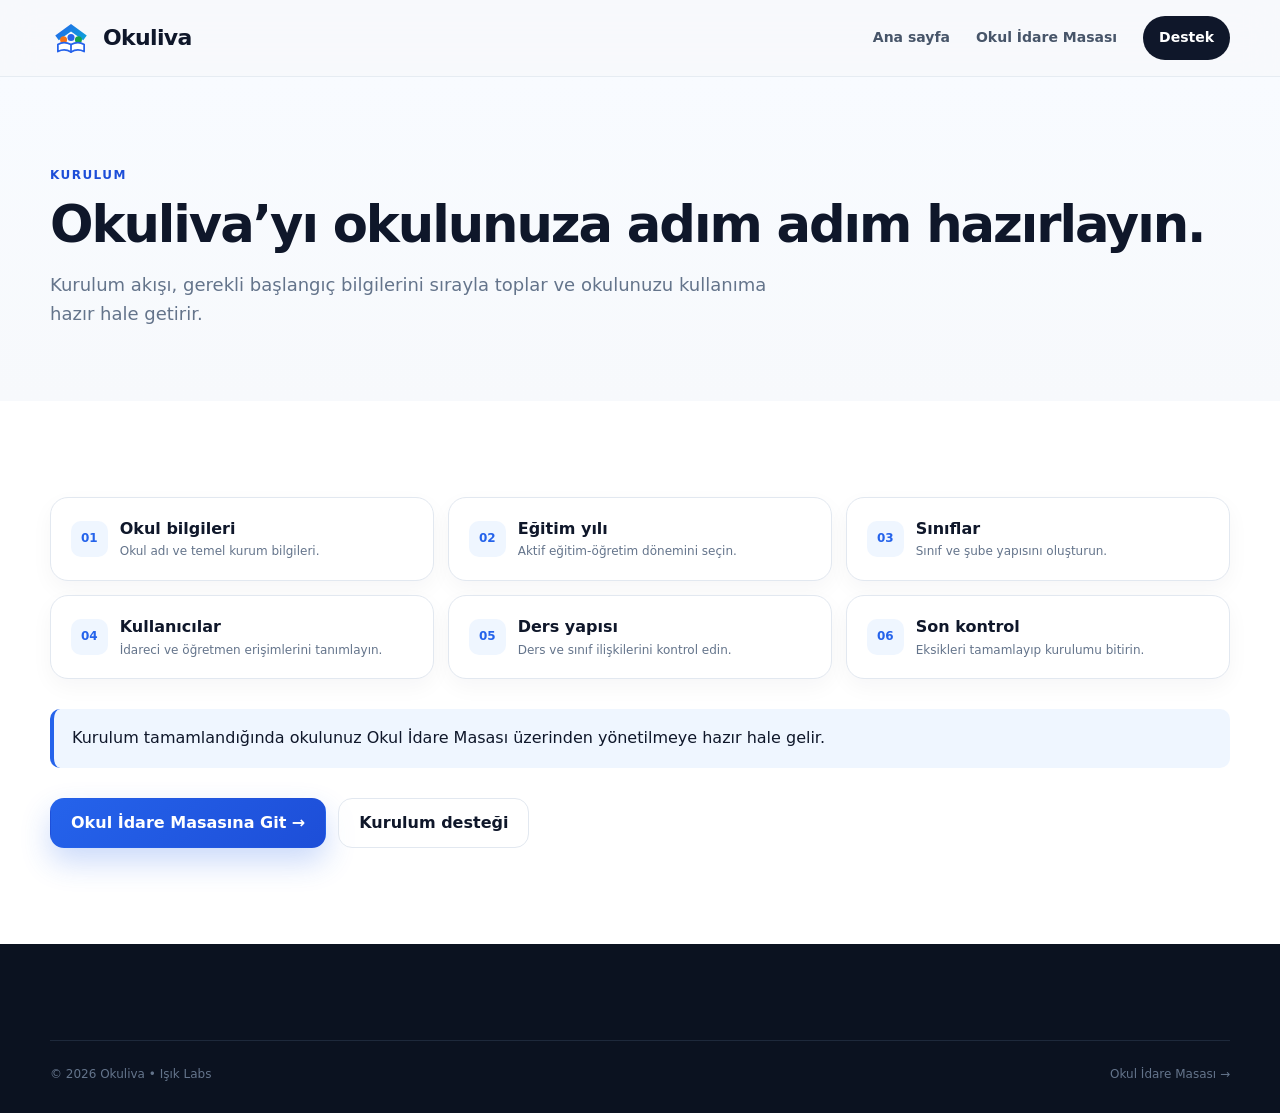
==== kurulum/index.html @ 439308e9 "Add setup page" ====
<!doctype html>
<html lang="tr"><head><meta charset="utf-8"><meta name="viewport" content="width=device-width,initial-scale=1">
<title>Okuliva Kurulum</title><meta name="description" content="Okuliva okul kurulum ekranı: kurum bilgileri, eğitim yılı, sınıflar, kullanıcılar ve başlangıç ayarları.">
<link rel="icon" href="../assets/logo.svg" type="image/svg+xml"><link rel="stylesheet" href="../styles.css"></head>
<body><header class="site-header"><div class="wrap nav-wrap"><a class="brand" href="../"><img src="../assets/logo.svg" class="brand-logo" alt="Okuliva"><span>Okuliva</span></a><nav class="navlinks"><a href="../">Ana sayfa</a><a href="../okul-idare-masasi/">Okul İdare Masası</a><a href="../destek/" class="nav-cta">Destek</a></nav></div></header>
<main><section class="page-hero"><div class="wrap"><span class="section-kicker">KURULUM</span><h1>Okuliva’yı okulunuza adım adım hazırlayın.</h1><p>Kurulum akışı, gerekli başlangıç bilgilerini sırayla toplar ve okulunuzu kullanıma hazır hale getirir.</p></div></section>
<section class="section white"><div class="wrap">
<div class="quick-grid">
<div><span>01</span><b>Okul bilgileri</b><small>Okul adı ve temel kurum bilgileri.</small></div>
<div><span>02</span><b>Eğitim yılı</b><small>Aktif eğitim-öğretim dönemini seçin.</small></div>
<div><span>03</span><b>Sınıflar</b><small>Sınıf ve şube yapısını oluşturun.</small></div>
</div>
<div class="quick-grid" style="margin-top:14px">
<div><span>04</span><b>Kullanıcılar</b><small>İdareci ve öğretmen erişimlerini tanımlayın.</small></div>
<div><span>05</span><b>Ders yapısı</b><small>Ders ve sınıf ilişkilerini kontrol edin.</small></div>
<div><span>06</span><b>Son kontrol</b><small>Eksikleri tamamlayıp kurulumu bitirin.</small></div>
</div>
<div class="notice" style="margin-top:30px">Kurulum tamamlandığında okulunuz Okul İdare Masası üzerinden yönetilmeye hazır hale gelir.</div>
<div class="actions"><a class="btn primary" href="../okul-idare-masasi/">Okul İdare Masasına Git →</a><a class="btn ghost" href="../destek/">Kurulum desteği</a></div>
</div></section></main>
<footer class="site-footer"><div class="wrap footer-bottom"><span>© 2026 Okuliva • Işık Labs</span><a href="../okul-idare-masasi/">Okul İdare Masası →</a></div></footer><script src="../script.js"></script></body></html>
---- styles.css ----
:root{--bg:#f7f9fc;--surface:#fff;--surface2:#eef4ff;--text:#0f172a;--muted:#64748b;--line:#e2e8f0;--blue:#2563eb;--blue2:#1d4ed8;--cyan:#06b6d4;--orange:#f97316;--green:#16a34a;--shadow:0 20px 60px rgba(15,23,42,.10)}*{box-sizing:border-box}html{scroll-behavior:smooth}body{margin:0;font-family:Inter,ui-sans-serif,system-ui,-apple-system,BlinkMacSystemFont,"Segoe UI",sans-serif;background:var(--bg);color:var(--text);line-height:1.65;-webkit-font-smoothing:antialiased}a{text-decoration:none;color:inherit}img{display:block;max-width:100%}.wrap{width:min(1180px,calc(100% - 40px));margin:auto}.site-header{position:sticky;top:0;z-index:50;background:rgba(247,249,252,.88);backdrop-filter:blur(18px);border-bottom:1px solid rgba(226,232,240,.78)}.nav-wrap{height:76px;display:flex;align-items:center;justify-content:space-between;gap:28px}.brand{display:flex;align-items:center;gap:11px;font-size:22px;font-weight:900;letter-spacing:-.03em}.brand-logo{width:42px;height:42px}.navlinks{display:flex;gap:26px;align-items:center}.navlinks a{font-size:14px;font-weight:750;color:#475569}.navlinks a:hover{color:var(--blue)}.nav-cta{padding:10px 16px;border-radius:999px;background:#0f172a;color:#fff!important}.menu-btn{display:none;width:44px;height:44px;border:1px solid var(--line);background:#fff;border-radius:14px;align-items:center;justify-content:center;flex-direction:column;gap:5px}.menu-btn span{width:20px;height:2px;background:#0f172a;border-radius:99px}.hero{position:relative;overflow:hidden;padding:92px 0 78px;background:linear-gradient(180deg,#f8fbff 0,#f7f9fc 100%)}.hero-glow{position:absolute;border-radius:50%;filter:blur(8px);opacity:.55}.glow-a{width:520px;height:520px;right:-180px;top:-210px;background:radial-gradient(circle,#bfdbfe,transparent 70%)}.glow-b{width:420px;height:420px;left:-200px;bottom:-210px;background:radial-gradient(circle,#ccfbf1,transparent 72%)}.hero-grid{position:relative;z-index:2;display:grid;grid-template-columns:1.05fr .95fr;gap:70px;align-items:center}.eyebrow,.section-kicker{display:inline-flex;align-items:center;gap:9px;font-size:12px;font-weight:900;letter-spacing:.12em;color:var(--blue2);text-transform:uppercase}.eyebrow{padding:8px 12px;background:#eef4ff;border:1px solid #dbeafe;border-radius:999px}.dot{width:8px;height:8px;border-radius:50%;background:var(--green);box-shadow:0 0 0 5px rgba(22,163,74,.1)}.hero h1{font-size:clamp(48px,6.2vw,78px);line-height:.99;letter-spacing:-.055em;margin:22px 0 24px}.gradient-text{background:linear-gradient(90deg,#2563eb,#7c3aed,#06b6d4);-webkit-background-clip:text;background-clip:text;color:transparent}.hero-lead{font-size:19px;color:#526075;max-width:690px}.actions{display:flex;gap:12px;flex-wrap:wrap;margin-top:30px}.btn{display:inline-flex;align-items:center;justify-content:center;gap:8px;min-height:50px;padding:0 20px;border-radius:14px;font-weight:850;border:1px solid var(--line);background:#fff;transition:.2s}.btn:hover{transform:translateY(-2px)}.btn.primary{color:#fff;border-color:transparent;background:linear-gradient(135deg,var(--blue),var(--blue2));box-shadow:0 14px 30px rgba(37,99,235,.24)}.btn.ghost{background:rgba(255,255,255,.72)}.hero-trust{display:flex;gap:30px;flex-wrap:wrap;margin-top:38px;padding-top:28px;border-top:1px solid var(--line)}.hero-trust div{display:flex;flex-direction:column}.hero-trust strong{font-size:13px}.hero-trust span{font-size:12px;color:var(--muted)}.hero-visual{position:relative;min-height:590px;display:grid;place-items:center}.phone{position:relative;z-index:3;width:330px;padding:14px;background:#fff;border-radius:38px;box-shadow:0 35px 90px rgba(30,64,175,.2),0 12px 28px rgba(15,23,42,.12);transform:rotate(2deg);border:1px solid #eef2f7}.phone-status{height:26px;display:flex;justify-content:space-between;padding:0 10px;font-size:10px;color:#64748b}.appbar{display:grid;grid-template-columns:auto 1fr auto;gap:10px;align-items:center;padding:12px 6px 16px;border-bottom:1px solid #edf2f7}.appbar b,.appbar small{display:block}.appbar small{font-size:9px;color:#94a3b8}.appmark,.avatar{display:grid;place-items:center;font-weight:900}.appmark{width:38px;height:38px;border-radius:12px;background:linear-gradient(135deg,#2563eb,#60a5fa);color:#fff}.avatar{width:34px;height:34px;border-radius:50%;background:#eef2ff;color:#4338ca}.app-card{margin-top:12px;border:1px solid #e8edf5;border-radius:18px;padding:14px;background:#fff;box-shadow:0 8px 18px rgba(15,23,42,.04)}.app-card.focus{background:linear-gradient(145deg,#eff6ff,#eef2ff);border-color:#dbeafe}.app-card strong,.app-card b,.app-card small{display:block}.app-card small{font-size:9px;color:#7c8aa0}.mini-label{font-size:8px;font-weight:900;letter-spacing:.09em;color:#2563eb}.mini-actions{display:flex;gap:7px;margin-top:10px}.mini-actions span{padding:6px 8px;border-radius:9px;background:#fff;font-size:8px;font-weight:800}.app-grid{display:grid;grid-template-columns:1fr 1fr;gap:10px}.mini-icon{display:grid;place-items:center;width:25px;height:25px;border-radius:9px;background:#f1f5f9;color:#2563eb;font-weight:900;margin-bottom:8px}.card-head{display:flex;justify-content:space-between;align-items:center}.feed-line{display:flex;gap:9px;align-items:flex-start;margin-top:10px}.feed-line i{width:7px;height:7px;border-radius:50%;background:#2563eb;margin-top:6px;box-shadow:0 0 0 4px #dbeafe}.feed-line span b,.feed-line span small{display:block;font-size:9px}.float-badge{position:absolute;z-index:4;padding:11px 14px;border-radius:16px;background:rgba(255,255,255,.9);backdrop-filter:blur(12px);box-shadow:var(--shadow);display:flex;gap:8px;align-items:center;font-size:11px}.float-badge b{display:grid;place-items:center;width:30px;height:30px;border-radius:10px;background:#ecfdf5;color:#059669}.badge-a{left:18px;top:115px}.badge-b{right:12px;bottom:112px}.quick-strip{padding:0 0 28px}.quick-grid{display:grid;grid-template-columns:repeat(3,1fr);gap:14px}.quick-grid>div{display:grid;grid-template-columns:auto 1fr;column-gap:12px;padding:18px 20px;background:#fff;border:1px solid var(--line);border-radius:18px;box-shadow:0 8px 22px rgba(15,23,42,.04)}.quick-grid span{grid-row:1/3;align-self:center;padding:8px 10px;border-radius:10px;background:#eff6ff;color:#2563eb;font-size:12px;font-weight:900}.quick-grid b,.quick-grid small{display:block}.quick-grid small{font-size:12px;color:var(--muted)}.section{padding:96px 0}.white{background:#fff}.section-head{display:grid;grid-template-columns:1fr minmax(320px,.55fr);gap:60px;align-items:end;margin-bottom:42px}.section-head h2,.values h2,.audience-card h2,.contact-card h2,.page-hero h1{font-size:clamp(34px,4vw,54px);line-height:1.06;letter-spacing:-.04em;margin:10px 0 0}.section-head p,.values p,.audience-card p{color:var(--muted);font-size:17px;margin:0}.feature-grid{display:grid;grid-template-columns:repeat(3,1fr);gap:16px}.feature-card{padding:26px;border:1px solid var(--line);border-radius:22px;background:#fff;box-shadow:0 10px 30px rgba(15,23,42,.05)}.feature-card>span{display:grid;place-items:center;width:40px;height:40px;border-radius:12px;background:#eef4ff;color:#2563eb;font-weight:900}.feature-card h3{margin:18px 0 7px}.feature-card p{margin:0;color:var(--muted);font-size:14px}.split-section{background:linear-gradient(180deg,#f7f9fc,#eef3f8)}.split-grid{display:grid;grid-template-columns:1fr 1fr;gap:18px}.audience-card{padding:40px;border-radius:28px;border:1px solid var(--line);background:#fff;box-shadow:0 16px 42px rgba(15,23,42,.06)}.audience-card.teacher{background:linear-gradient(145deg,#fff,#eff6ff)}.audience-card.parent{background:linear-gradient(145deg,#fff,#f0fdf4)}.audience-card p{margin-top:18px}.text-link{display:inline-flex;margin-top:24px;font-weight:850;color:#2563eb}.values{background:#fff}.values-grid{display:grid;grid-template-columns:.9fr 1.1fr;gap:80px;align-items:center}.values p{margin-top:20px}.value-list{display:grid;grid-template-columns:1fr 1fr;gap:14px}.value-list article{padding:22px;border-radius:20px;border:1px solid var(--line);background:#f8fafc}.value-list b,.value-list span{display:block}.value-list span{color:var(--muted);font-size:13px;margin-top:5px}.contact-section{background:#fff;padding-top:42px}.contact-card{display:grid;grid-template-columns:1.2fr .8fr;gap:40px;align-items:center;padding:46px;border-radius:30px;background:linear-gradient(135deg,#0f172a,#172554 58%,#1d4ed8);color:#fff;box-shadow:0 26px 70px rgba(15,23,42,.18)}.contact-card p{color:#cbd5e1}.section-kicker.light{color:#93c5fd}.contact-actions{display:flex;flex-direction:column;align-items:flex-start;gap:13px}.light-btn{background:#fff;color:#0f172a;border-color:#fff}.light-link{color:#bfdbfe}.site-footer{background:#0b1220;color:#cbd5e1;padding:58px 0 28px}.footer-main{display:grid;grid-template-columns:1.5fr repeat(3,1fr);gap:32px}.footer-brand .brand{color:#fff}.footer-brand p{max-width:330px;color:#94a3b8}.footer-links{display:flex;flex-direction:column;gap:8px}.footer-links strong{color:#fff;margin-bottom:4px}.footer-links a{font-size:13px;color:#94a3b8}.footer-bottom{display:flex;justify-content:space-between;gap:20px;border-top:1px solid #1e293b;margin-top:38px;padding-top:24px;font-size:12px;color:#64748b}.page-hero{padding:84px 0 54px;background:linear-gradient(180deg,#f8fbff,#f7f9fc)}.page-hero p{max-width:760px;font-size:18px;color:var(--muted)}.content-grid{display:grid;grid-template-columns:repeat(2,1fr);gap:16px}.content-card{padding:28px;border:1px solid var(--line);border-radius:22px;background:#fff}.content-card h3{margin-top:0}.content-card p,.policy p,.policy li{color:#475569}.policy{max-width:880px;margin:48px auto;padding:34px;border:1px solid var(--line);border-radius:24px;background:#fff;box-shadow:0 14px 38px rgba(15,23,42,.05)}.policy h1{font-size:42px;letter-spacing:-.04em}.policy h2{margin-top:36px}.notice{border-left:4px solid #2563eb;background:#eff6ff;padding:16px 18px;border-radius:10px;margin:22px 0}.reveal{opacity:0;transform:translateY(18px);transition:.6s ease}.reveal.visible{opacity:1;transform:none}.delay-1{transition-delay:.08s}.delay-2{transition-delay:.16s}@media(max-width:900px){.hero-grid,.section-head,.values-grid,.contact-card{grid-template-columns:1fr}.hero-visual{min-height:520px}.feature-grid{grid-template-columns:1fr 1fr}.footer-main{grid-template-columns:1fr 1fr}.content-grid{grid-template-columns:1fr}}@media(max-width:700px){.wrap{width:min(100% - 28px,1180px)}.menu-btn{display:flex}.navlinks{display:none;position:absolute;left:14px;right:14px;top:70px;flex-direction:column;align-items:stretch;padding:16px;background:#fff;border:1px solid var(--line);border-radius:18px;box-shadow:var(--shadow)}.navlinks.open{display:flex}.hero{padding-top:66px}.hero h1{font-size:46px}.hero-visual{min-height:480px}.phone{width:290px}.float-badge{display:none}.quick-grid,.feature-grid,.split-grid,.value-list{grid-template-columns:1fr}.footer-main{grid-template-columns:1fr}.footer-bottom{flex-direction:column}.policy{padding:22px}.policy h1{font-size:34px}}
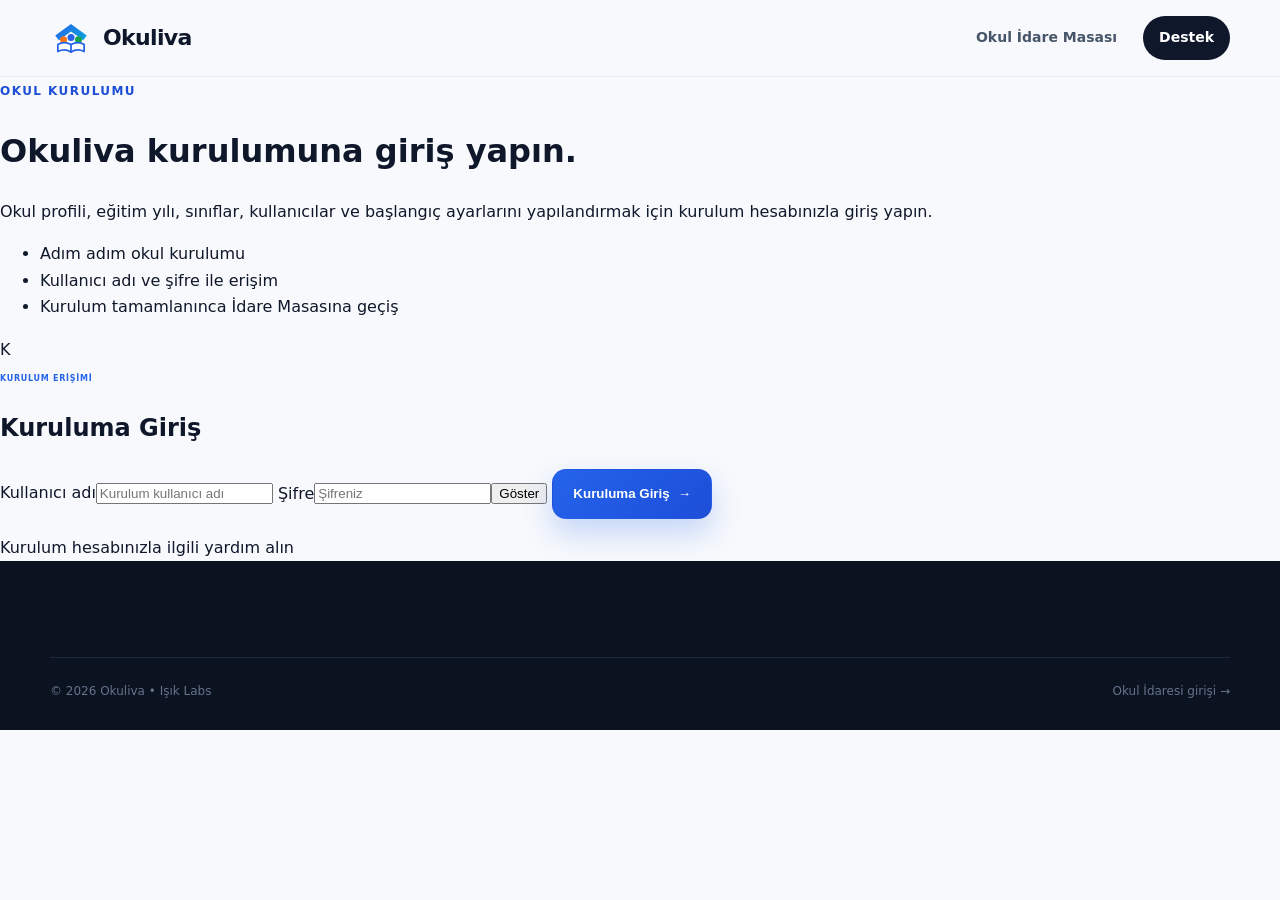
==== commit 8119ee24: "Convert setup page to login" ====
--- a/kurulum/index.html
+++ b/kurulum/index.html
@@ -1,21 +1,32 @@
 <!doctype html>
-<html lang="tr"><head><meta charset="utf-8"><meta name="viewport" content="width=device-width,initial-scale=1">
-<title>Okuliva Kurulum</title><meta name="description" content="Okuliva okul kurulum ekranı: kurum bilgileri, eğitim yılı, sınıflar, kullanıcılar ve başlangıç ayarları.">
-<link rel="icon" href="../assets/logo.svg" type="image/svg+xml"><link rel="stylesheet" href="../styles.css"></head>
-<body><header class="site-header"><div class="wrap nav-wrap"><a class="brand" href="../"><img src="../assets/logo.svg" class="brand-logo" alt="Okuliva"><span>Okuliva</span></a><nav class="navlinks"><a href="../">Ana sayfa</a><a href="../okul-idare-masasi/">Okul İdare Masası</a><a href="../destek/" class="nav-cta">Destek</a></nav></div></header>
-<main><section class="page-hero"><div class="wrap"><span class="section-kicker">KURULUM</span><h1>Okuliva’yı okulunuza adım adım hazırlayın.</h1><p>Kurulum akışı, gerekli başlangıç bilgilerini sırayla toplar ve okulunuzu kullanıma hazır hale getirir.</p></div></section>
-<section class="section white"><div class="wrap">
-<div class="quick-grid">
-<div><span>01</span><b>Okul bilgileri</b><small>Okul adı ve temel kurum bilgileri.</small></div>
-<div><span>02</span><b>Eğitim yılı</b><small>Aktif eğitim-öğretim dönemini seçin.</small></div>
-<div><span>03</span><b>Sınıflar</b><small>Sınıf ve şube yapısını oluşturun.</small></div>
-</div>
-<div class="quick-grid" style="margin-top:14px">
-<div><span>04</span><b>Kullanıcılar</b><small>İdareci ve öğretmen erişimlerini tanımlayın.</small></div>
-<div><span>05</span><b>Ders yapısı</b><small>Ders ve sınıf ilişkilerini kontrol edin.</small></div>
-<div><span>06</span><b>Son kontrol</b><small>Eksikleri tamamlayıp kurulumu bitirin.</small></div>
-</div>
-<div class="notice" style="margin-top:30px">Kurulum tamamlandığında okulunuz Okul İdare Masası üzerinden yönetilmeye hazır hale gelir.</div>
-<div class="actions"><a class="btn primary" href="../okul-idare-masasi/">Okul İdare Masasına Git →</a><a class="btn ghost" href="../destek/">Kurulum desteği</a></div>
-</div></section></main>
-<footer class="site-footer"><div class="wrap footer-bottom"><span>© 2026 Okuliva • Işık Labs</span><a href="../okul-idare-masasi/">Okul İdare Masası →</a></div></footer><script src="../script.js"></script></body></html>+<html lang="tr">
+<head>
+  <meta charset="utf-8"><meta name="viewport" content="width=device-width,initial-scale=1">
+  <title>Kurulum Girişi | Okuliva</title>
+  <meta name="description" content="Okuliva okul kurulumu için yetkili giriş ekranı.">
+  <link rel="icon" href="../assets/logo.svg" type="image/svg+xml"><link rel="stylesheet" href="../styles.css">
+</head>
+<body class="auth-page">
+<header class="site-header"><div class="wrap nav-wrap"><a class="brand" href="../"><img src="../assets/logo.svg" class="brand-logo" alt="Okuliva"><span>Okuliva</span></a><nav class="navlinks"><a href="../okul-idare-masasi/">Okul İdare Masası</a><a href="../destek/" class="nav-cta">Destek</a></nav></div></header>
+<main class="auth-main">
+  <div class="auth-shell">
+    <div class="auth-intro">
+      <span class="section-kicker">OKUL KURULUMU</span>
+      <h1>Okuliva kurulumuna giriş yapın.</h1>
+      <p>Okul profili, eğitim yılı, sınıflar, kullanıcılar ve başlangıç ayarlarını yapılandırmak için kurulum hesabınızla giriş yapın.</p>
+      <ul class="auth-points"><li>Adım adım okul kurulumu</li><li>Kullanıcı adı ve şifre ile erişim</li><li>Kurulum tamamlanınca İdare Masasına geçiş</li></ul>
+    </div>
+    <section class="login-card auth-card" aria-labelledby="setup-title">
+      <div class="login-brand"><div class="login-icon setup-icon">K</div><div><span class="mini-label">KURULUM ERİŞİMİ</span><h2 id="setup-title">Kuruluma Giriş</h2></div></div>
+      <form class="login-form" data-login-form data-area="setup" novalidate>
+        <label>Kullanıcı adı<input name="username" type="text" autocomplete="username" required placeholder="Kurulum kullanıcı adı"></label>
+        <label>Şifre<span class="password-field"><input name="password" type="password" autocomplete="current-password" required placeholder="Şifreniz"><button class="password-toggle" type="button" data-password-toggle>Göster</button></span></label>
+        <button class="btn primary login-submit" type="submit">Kuruluma Giriş <span>→</span></button>
+        <p class="form-status" data-form-status aria-live="polite"></p>
+      </form>
+      <a class="support-link" href="../destek/">Kurulum hesabınızla ilgili yardım alın</a>
+    </section>
+  </div>
+</main>
+<footer class="site-footer"><div class="wrap footer-bottom"><span>© 2026 Okuliva • Işık Labs</span><a href="../okul-idare-masasi/">Okul İdaresi girişi →</a></div></footer>
+<script src="../script.js"></script></body></html>
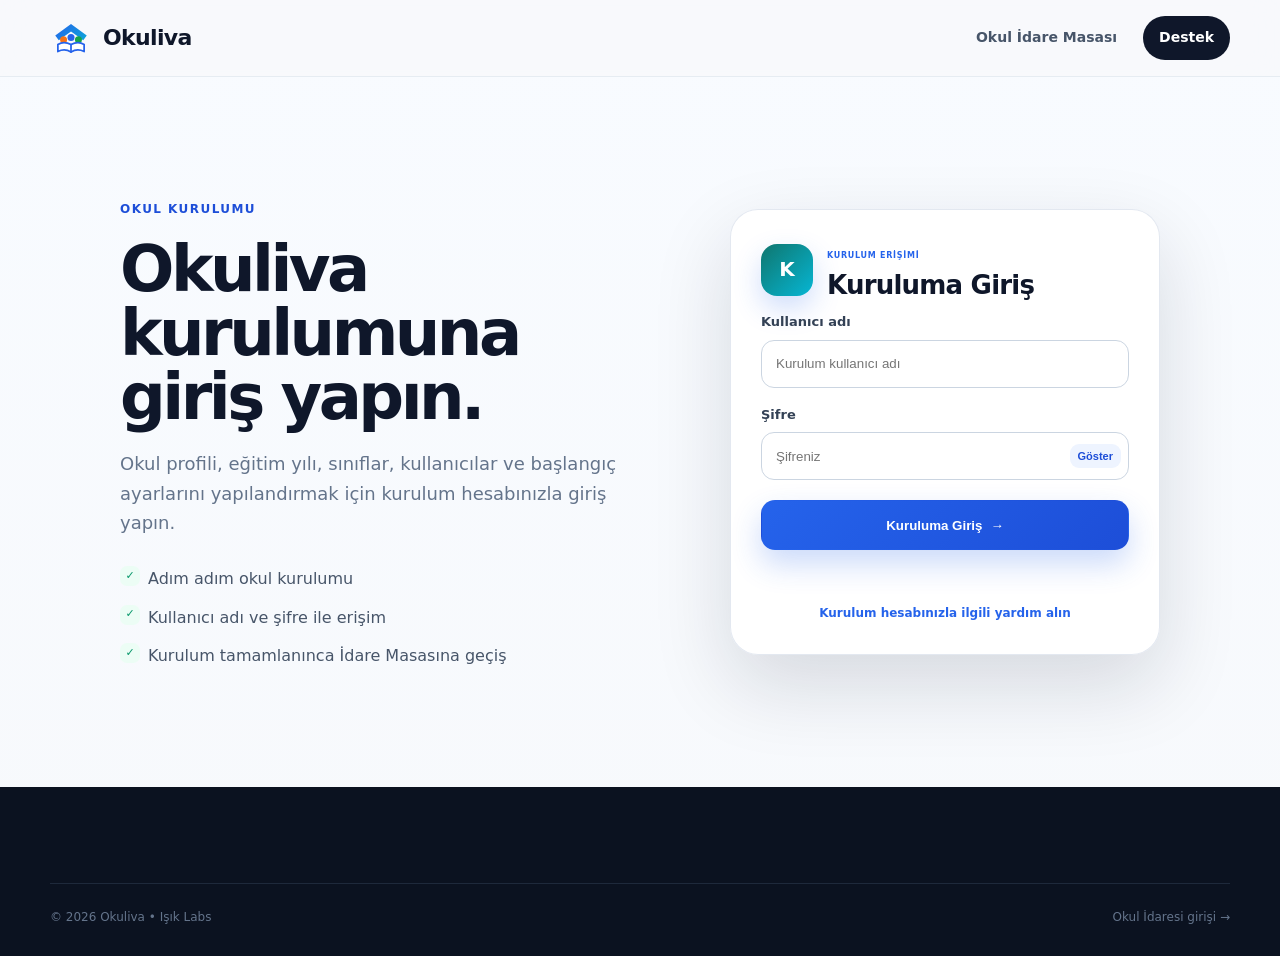
==== commit a65dad89: "Connect web logins to secure auth gateway" ====
--- a/kurulum/index.html
+++ b/kurulum/index.html
@@ -29,4 +29,5 @@
   </div>
 </main>
 <footer class="site-footer"><div class="wrap footer-bottom"><span>© 2026 Okuliva • Işık Labs</span><a href="../okul-idare-masasi/">Okul İdaresi girişi →</a></div></footer>
-<script src="../script.js"></script></body></html>+<script src="../auth-config.js"></script>
+<script src="../script.js"></script></body></html>
--- a/styles.css
+++ b/styles.css
@@ -1 +1,29 @@
-:root{--bg:#f7f9fc;--surface:#fff;--surface2:#eef4ff;--text:#0f172a;--muted:#64748b;--line:#e2e8f0;--blue:#2563eb;--blue2:#1d4ed8;--cyan:#06b6d4;--orange:#f97316;--green:#16a34a;--shadow:0 20px 60px rgba(15,23,42,.10)}*{box-sizing:border-box}html{scroll-behavior:smooth}body{margin:0;font-family:Inter,ui-sans-serif,system-ui,-apple-system,BlinkMacSystemFont,"Segoe UI",sans-serif;background:var(--bg);color:var(--text);line-height:1.65;-webkit-font-smoothing:antialiased}a{text-decoration:none;color:inherit}img{display:block;max-width:100%}.wrap{width:min(1180px,calc(100% - 40px));margin:auto}.site-header{position:sticky;top:0;z-index:50;background:rgba(247,249,252,.88);backdrop-filter:blur(18px);border-bottom:1px solid rgba(226,232,240,.78)}.nav-wrap{height:76px;display:flex;align-items:center;justify-content:space-between;gap:28px}.brand{display:flex;align-items:center;gap:11px;font-size:22px;font-weight:900;letter-spacing:-.03em}.brand-logo{width:42px;height:42px}.navlinks{display:flex;gap:26px;align-items:center}.navlinks a{font-size:14px;font-weight:750;color:#475569}.navlinks a:hover{color:var(--blue)}.nav-cta{padding:10px 16px;border-radius:999px;background:#0f172a;color:#fff!important}.menu-btn{display:none;width:44px;height:44px;border:1px solid var(--line);background:#fff;border-radius:14px;align-items:center;justify-content:center;flex-direction:column;gap:5px}.menu-btn span{width:20px;height:2px;background:#0f172a;border-radius:99px}.hero{position:relative;overflow:hidden;padding:92px 0 78px;background:linear-gradient(180deg,#f8fbff 0,#f7f9fc 100%)}.hero-glow{position:absolute;border-radius:50%;filter:blur(8px);opacity:.55}.glow-a{width:520px;height:520px;right:-180px;top:-210px;background:radial-gradient(circle,#bfdbfe,transparent 70%)}.glow-b{width:420px;height:420px;left:-200px;bottom:-210px;background:radial-gradient(circle,#ccfbf1,transparent 72%)}.hero-grid{position:relative;z-index:2;display:grid;grid-template-columns:1.05fr .95fr;gap:70px;align-items:center}.eyebrow,.section-kicker{display:inline-flex;align-items:center;gap:9px;font-size:12px;font-weight:900;letter-spacing:.12em;color:var(--blue2);text-transform:uppercase}.eyebrow{padding:8px 12px;background:#eef4ff;border:1px solid #dbeafe;border-radius:999px}.dot{width:8px;height:8px;border-radius:50%;background:var(--green);box-shadow:0 0 0 5px rgba(22,163,74,.1)}.hero h1{font-size:clamp(48px,6.2vw,78px);line-height:.99;letter-spacing:-.055em;margin:22px 0 24px}.gradient-text{background:linear-gradient(90deg,#2563eb,#7c3aed,#06b6d4);-webkit-background-clip:text;background-clip:text;color:transparent}.hero-lead{font-size:19px;color:#526075;max-width:690px}.actions{display:flex;gap:12px;flex-wrap:wrap;margin-top:30px}.btn{display:inline-flex;align-items:center;justify-content:center;gap:8px;min-height:50px;padding:0 20px;border-radius:14px;font-weight:850;border:1px solid var(--line);background:#fff;transition:.2s}.btn:hover{transform:translateY(-2px)}.btn.primary{color:#fff;border-color:transparent;background:linear-gradient(135deg,var(--blue),var(--blue2));box-shadow:0 14px 30px rgba(37,99,235,.24)}.btn.ghost{background:rgba(255,255,255,.72)}.hero-trust{display:flex;gap:30px;flex-wrap:wrap;margin-top:38px;padding-top:28px;border-top:1px solid var(--line)}.hero-trust div{display:flex;flex-direction:column}.hero-trust strong{font-size:13px}.hero-trust span{font-size:12px;color:var(--muted)}.hero-visual{position:relative;min-height:590px;display:grid;place-items:center}.phone{position:relative;z-index:3;width:330px;padding:14px;background:#fff;border-radius:38px;box-shadow:0 35px 90px rgba(30,64,175,.2),0 12px 28px rgba(15,23,42,.12);transform:rotate(2deg);border:1px solid #eef2f7}.phone-status{height:26px;display:flex;justify-content:space-between;padding:0 10px;font-size:10px;color:#64748b}.appbar{display:grid;grid-template-columns:auto 1fr auto;gap:10px;align-items:center;padding:12px 6px 16px;border-bottom:1px solid #edf2f7}.appbar b,.appbar small{display:block}.appbar small{font-size:9px;color:#94a3b8}.appmark,.avatar{display:grid;place-items:center;font-weight:900}.appmark{width:38px;height:38px;border-radius:12px;background:linear-gradient(135deg,#2563eb,#60a5fa);color:#fff}.avatar{width:34px;height:34px;border-radius:50%;background:#eef2ff;color:#4338ca}.app-card{margin-top:12px;border:1px solid #e8edf5;border-radius:18px;padding:14px;background:#fff;box-shadow:0 8px 18px rgba(15,23,42,.04)}.app-card.focus{background:linear-gradient(145deg,#eff6ff,#eef2ff);border-color:#dbeafe}.app-card strong,.app-card b,.app-card small{display:block}.app-card small{font-size:9px;color:#7c8aa0}.mini-label{font-size:8px;font-weight:900;letter-spacing:.09em;color:#2563eb}.mini-actions{display:flex;gap:7px;margin-top:10px}.mini-actions span{padding:6px 8px;border-radius:9px;background:#fff;font-size:8px;font-weight:800}.app-grid{display:grid;grid-template-columns:1fr 1fr;gap:10px}.mini-icon{display:grid;place-items:center;width:25px;height:25px;border-radius:9px;background:#f1f5f9;color:#2563eb;font-weight:900;margin-bottom:8px}.card-head{display:flex;justify-content:space-between;align-items:center}.feed-line{display:flex;gap:9px;align-items:flex-start;margin-top:10px}.feed-line i{width:7px;height:7px;border-radius:50%;background:#2563eb;margin-top:6px;box-shadow:0 0 0 4px #dbeafe}.feed-line span b,.feed-line span small{display:block;font-size:9px}.float-badge{position:absolute;z-index:4;padding:11px 14px;border-radius:16px;background:rgba(255,255,255,.9);backdrop-filter:blur(12px);box-shadow:var(--shadow);display:flex;gap:8px;align-items:center;font-size:11px}.float-badge b{display:grid;place-items:center;width:30px;height:30px;border-radius:10px;background:#ecfdf5;color:#059669}.badge-a{left:18px;top:115px}.badge-b{right:12px;bottom:112px}.quick-strip{padding:0 0 28px}.quick-grid{display:grid;grid-template-columns:repeat(3,1fr);gap:14px}.quick-grid>div{display:grid;grid-template-columns:auto 1fr;column-gap:12px;padding:18px 20px;background:#fff;border:1px solid var(--line);border-radius:18px;box-shadow:0 8px 22px rgba(15,23,42,.04)}.quick-grid span{grid-row:1/3;align-self:center;padding:8px 10px;border-radius:10px;background:#eff6ff;color:#2563eb;font-size:12px;font-weight:900}.quick-grid b,.quick-grid small{display:block}.quick-grid small{font-size:12px;color:var(--muted)}.section{padding:96px 0}.white{background:#fff}.section-head{display:grid;grid-template-columns:1fr minmax(320px,.55fr);gap:60px;align-items:end;margin-bottom:42px}.section-head h2,.values h2,.audience-card h2,.contact-card h2,.page-hero h1{font-size:clamp(34px,4vw,54px);line-height:1.06;letter-spacing:-.04em;margin:10px 0 0}.section-head p,.values p,.audience-card p{color:var(--muted);font-size:17px;margin:0}.feature-grid{display:grid;grid-template-columns:repeat(3,1fr);gap:16px}.feature-card{padding:26px;border:1px solid var(--line);border-radius:22px;background:#fff;box-shadow:0 10px 30px rgba(15,23,42,.05)}.feature-card>span{display:grid;place-items:center;width:40px;height:40px;border-radius:12px;background:#eef4ff;color:#2563eb;font-weight:900}.feature-card h3{margin:18px 0 7px}.feature-card p{margin:0;color:var(--muted);font-size:14px}.split-section{background:linear-gradient(180deg,#f7f9fc,#eef3f8)}.split-grid{display:grid;grid-template-columns:1fr 1fr;gap:18px}.audience-card{padding:40px;border-radius:28px;border:1px solid var(--line);background:#fff;box-shadow:0 16px 42px rgba(15,23,42,.06)}.audience-card.teacher{background:linear-gradient(145deg,#fff,#eff6ff)}.audience-card.parent{background:linear-gradient(145deg,#fff,#f0fdf4)}.audience-card p{margin-top:18px}.text-link{display:inline-flex;margin-top:24px;font-weight:850;color:#2563eb}.values{background:#fff}.values-grid{display:grid;grid-template-columns:.9fr 1.1fr;gap:80px;align-items:center}.values p{margin-top:20px}.value-list{display:grid;grid-template-columns:1fr 1fr;gap:14px}.value-list article{padding:22px;border-radius:20px;border:1px solid var(--line);background:#f8fafc}.value-list b,.value-list span{display:block}.value-list span{color:var(--muted);font-size:13px;margin-top:5px}.contact-section{background:#fff;padding-top:42px}.contact-card{display:grid;grid-template-columns:1.2fr .8fr;gap:40px;align-items:center;padding:46px;border-radius:30px;background:linear-gradient(135deg,#0f172a,#172554 58%,#1d4ed8);color:#fff;box-shadow:0 26px 70px rgba(15,23,42,.18)}.contact-card p{color:#cbd5e1}.section-kicker.light{color:#93c5fd}.contact-actions{display:flex;flex-direction:column;align-items:flex-start;gap:13px}.light-btn{background:#fff;color:#0f172a;border-color:#fff}.light-link{color:#bfdbfe}.site-footer{background:#0b1220;color:#cbd5e1;padding:58px 0 28px}.footer-main{display:grid;grid-template-columns:1.5fr repeat(3,1fr);gap:32px}.footer-brand .brand{color:#fff}.footer-brand p{max-width:330px;color:#94a3b8}.footer-links{display:flex;flex-direction:column;gap:8px}.footer-links strong{color:#fff;margin-bottom:4px}.footer-links a{font-size:13px;color:#94a3b8}.footer-bottom{display:flex;justify-content:space-between;gap:20px;border-top:1px solid #1e293b;margin-top:38px;padding-top:24px;font-size:12px;color:#64748b}.page-hero{padding:84px 0 54px;background:linear-gradient(180deg,#f8fbff,#f7f9fc)}.page-hero p{max-width:760px;font-size:18px;color:var(--muted)}.content-grid{display:grid;grid-template-columns:repeat(2,1fr);gap:16px}.content-card{padding:28px;border:1px solid var(--line);border-radius:22px;background:#fff}.content-card h3{margin-top:0}.content-card p,.policy p,.policy li{color:#475569}.policy{max-width:880px;margin:48px auto;padding:34px;border:1px solid var(--line);border-radius:24px;background:#fff;box-shadow:0 14px 38px rgba(15,23,42,.05)}.policy h1{font-size:42px;letter-spacing:-.04em}.policy h2{margin-top:36px}.notice{border-left:4px solid #2563eb;background:#eff6ff;padding:16px 18px;border-radius:10px;margin:22px 0}.reveal{opacity:0;transform:translateY(18px);transition:.6s ease}.reveal.visible{opacity:1;transform:none}.delay-1{transition-delay:.08s}.delay-2{transition-delay:.16s}@media(max-width:900px){.hero-grid,.section-head,.values-grid,.contact-card{grid-template-columns:1fr}.hero-visual{min-height:520px}.feature-grid{grid-template-columns:1fr 1fr}.footer-main{grid-template-columns:1fr 1fr}.content-grid{grid-template-columns:1fr}}@media(max-width:700px){.wrap{width:min(100% - 28px,1180px)}.menu-btn{display:flex}.navlinks{display:none;position:absolute;left:14px;right:14px;top:70px;flex-direction:column;align-items:stretch;padding:16px;background:#fff;border:1px solid var(--line);border-radius:18px;box-shadow:var(--shadow)}.navlinks.open{display:flex}.hero{padding-top:66px}.hero h1{font-size:46px}.hero-visual{min-height:480px}.phone{width:290px}.float-badge{display:none}.quick-grid,.feature-grid,.split-grid,.value-list{grid-template-columns:1fr}.footer-main{grid-template-columns:1fr}.footer-bottom{flex-direction:column}.policy{padding:22px}.policy h1{font-size:34px}}+:root{--bg:#f7f9fc;--surface:#fff;--surface2:#eef4ff;--text:#0f172a;--muted:#64748b;--line:#e2e8f0;--blue:#2563eb;--blue2:#1d4ed8;--cyan:#06b6d4;--orange:#f97316;--green:#16a34a;--shadow:0 20px 60px rgba(15,23,42,.10)}*{box-sizing:border-box}html{scroll-behavior:smooth}body{margin:0;font-family:Inter,ui-sans-serif,system-ui,-apple-system,BlinkMacSystemFont,"Segoe UI",sans-serif;background:var(--bg);color:var(--text);line-height:1.65;-webkit-font-smoothing:antialiased}a{text-decoration:none;color:inherit}img{display:block;max-width:100%}.wrap{width:min(1180px,calc(100% - 40px));margin:auto}.site-header{position:sticky;top:0;z-index:50;background:rgba(247,249,252,.88);backdrop-filter:blur(18px);border-bottom:1px solid rgba(226,232,240,.78)}.nav-wrap{height:76px;display:flex;align-items:center;justify-content:space-between;gap:28px}.brand{display:flex;align-items:center;gap:11px;font-size:22px;font-weight:900;letter-spacing:-.03em}.brand-logo{width:42px;height:42px}.navlinks{display:flex;gap:26px;align-items:center}.navlinks a{font-size:14px;font-weight:750;color:#475569}.navlinks a:hover{color:var(--blue)}.nav-cta{padding:10px 16px;border-radius:999px;background:#0f172a;color:#fff!important}.menu-btn{display:none;width:44px;height:44px;border:1px solid var(--line);background:#fff;border-radius:14px;align-items:center;justify-content:center;flex-direction:column;gap:5px}.menu-btn span{width:20px;height:2px;background:#0f172a;border-radius:99px}.hero{position:relative;overflow:hidden;padding:92px 0 78px;background:linear-gradient(180deg,#f8fbff 0,#f7f9fc 100%)}.hero-glow{position:absolute;border-radius:50%;filter:blur(8px);opacity:.55}.glow-a{width:520px;height:520px;right:-180px;top:-210px;background:radial-gradient(circle,#bfdbfe,transparent 70%)}.glow-b{width:420px;height:420px;left:-200px;bottom:-210px;background:radial-gradient(circle,#ccfbf1,transparent 72%)}.hero-grid{position:relative;z-index:2;display:grid;grid-template-columns:1.05fr .95fr;gap:70px;align-items:center}.eyebrow,.section-kicker{display:inline-flex;align-items:center;gap:9px;font-size:12px;font-weight:900;letter-spacing:.12em;color:var(--blue2);text-transform:uppercase}.eyebrow{padding:8px 12px;background:#eef4ff;border:1px solid #dbeafe;border-radius:999px}.dot{width:8px;height:8px;border-radius:50%;background:var(--green);box-shadow:0 0 0 5px rgba(22,163,74,.1)}.hero h1{font-size:clamp(48px,6.2vw,78px);line-height:.99;letter-spacing:-.055em;margin:22px 0 24px}.gradient-text{background:linear-gradient(90deg,#2563eb,#7c3aed,#06b6d4);-webkit-background-clip:text;background-clip:text;color:transparent}.hero-lead{font-size:19px;color:#526075;max-width:690px}.actions{display:flex;gap:12px;flex-wrap:wrap;margin-top:30px}.btn{display:inline-flex;align-items:center;justify-content:center;gap:8px;min-height:50px;padding:0 20px;border-radius:14px;font-weight:850;border:1px solid var(--line);background:#fff;transition:.2s}.btn:hover{transform:translateY(-2px)}.btn.primary{color:#fff;border-color:transparent;background:linear-gradient(135deg,var(--blue),var(--blue2));box-shadow:0 14px 30px rgba(37,99,235,.24)}.btn.ghost{background:rgba(255,255,255,.72)}.hero-trust{display:flex;gap:30px;flex-wrap:wrap;margin-top:38px;padding-top:28px;border-top:1px solid var(--line)}.hero-trust div{display:flex;flex-direction:column}.hero-trust strong{font-size:13px}.hero-trust span{font-size:12px;color:var(--muted)}.hero-visual{position:relative;min-height:590px;display:grid;place-items:center}.phone{position:relative;z-index:3;width:330px;padding:14px;background:#fff;border-radius:38px;box-shadow:0 35px 90px rgba(30,64,175,.2),0 12px 28px rgba(15,23,42,.12);transform:rotate(2deg);border:1px solid #eef2f7}.phone-status{height:26px;display:flex;justify-content:space-between;padding:0 10px;font-size:10px;color:#64748b}.appbar{display:grid;grid-template-columns:auto 1fr auto;gap:10px;align-items:center;padding:12px 6px 16px;border-bottom:1px solid #edf2f7}.appbar b,.appbar small{display:block}.appbar small{font-size:9px;color:#94a3b8}.appmark,.avatar{display:grid;place-items:center;font-weight:900}.appmark{width:38px;height:38px;border-radius:12px;background:linear-gradient(135deg,#2563eb,#60a5fa);color:#fff}.avatar{width:34px;height:34px;border-radius:50%;background:#eef2ff;color:#4338ca}.app-card{margin-top:12px;border:1px solid #e8edf5;border-radius:18px;padding:14px;background:#fff;box-shadow:0 8px 18px rgba(15,23,42,.04)}.app-card.focus{background:linear-gradient(145deg,#eff6ff,#eef2ff);border-color:#dbeafe}.app-card strong,.app-card b,.app-card small{display:block}.app-card small{font-size:9px;color:#7c8aa0}.mini-label{font-size:8px;font-weight:900;letter-spacing:.09em;color:#2563eb}.mini-actions{display:flex;gap:7px;margin-top:10px}.mini-actions span{padding:6px 8px;border-radius:9px;background:#fff;font-size:8px;font-weight:800}.app-grid{display:grid;grid-template-columns:1fr 1fr;gap:10px}.mini-icon{display:grid;place-items:center;width:25px;height:25px;border-radius:9px;background:#f1f5f9;color:#2563eb;font-weight:900;margin-bottom:8px}.card-head{display:flex;justify-content:space-between;align-items:center}.feed-line{display:flex;gap:9px;align-items:flex-start;margin-top:10px}.feed-line i{width:7px;height:7px;border-radius:50%;background:#2563eb;margin-top:6px;box-shadow:0 0 0 4px #dbeafe}.feed-line span b,.feed-line span small{display:block;font-size:9px}.float-badge{position:absolute;z-index:4;padding:11px 14px;border-radius:16px;background:rgba(255,255,255,.9);backdrop-filter:blur(12px);box-shadow:var(--shadow);display:flex;gap:8px;align-items:center;font-size:11px}.float-badge b{display:grid;place-items:center;width:30px;height:30px;border-radius:10px;background:#ecfdf5;color:#059669}.badge-a{left:18px;top:115px}.badge-b{right:12px;bottom:112px}.quick-strip{padding:0 0 28px}.quick-grid{display:grid;grid-template-columns:repeat(3,1fr);gap:14px}.quick-grid>div{display:grid;grid-template-columns:auto 1fr;column-gap:12px;padding:18px 20px;background:#fff;border:1px solid var(--line);border-radius:18px;box-shadow:0 8px 22px rgba(15,23,42,.04)}.quick-grid span{grid-row:1/3;align-self:center;padding:8px 10px;border-radius:10px;background:#eff6ff;color:#2563eb;font-size:12px;font-weight:900}.quick-grid b,.quick-grid small{display:block}.quick-grid small{font-size:12px;color:var(--muted)}.section{padding:96px 0}.white{background:#fff}.section-head{display:grid;grid-template-columns:1fr minmax(320px,.55fr);gap:60px;align-items:end;margin-bottom:42px}.section-head h2,.values h2,.audience-card h2,.contact-card h2,.page-hero h1{font-size:clamp(34px,4vw,54px);line-height:1.06;letter-spacing:-.04em;margin:10px 0 0}.section-head p,.values p,.audience-card p{color:var(--muted);font-size:17px;margin:0}.feature-grid{display:grid;grid-template-columns:repeat(3,1fr);gap:16px}.feature-card{padding:26px;border:1px solid var(--line);border-radius:22px;background:#fff;box-shadow:0 10px 30px rgba(15,23,42,.05)}.feature-card>span{display:grid;place-items:center;width:40px;height:40px;border-radius:12px;background:#eef4ff;color:#2563eb;font-weight:900}.feature-card h3{margin:18px 0 7px}.feature-card p{margin:0;color:var(--muted);font-size:14px}.split-section{background:linear-gradient(180deg,#f7f9fc,#eef3f8)}.split-grid{display:grid;grid-template-columns:1fr 1fr;gap:18px}.audience-card{padding:40px;border-radius:28px;border:1px solid var(--line);background:#fff;box-shadow:0 16px 42px rgba(15,23,42,.06)}.audience-card.teacher{background:linear-gradient(145deg,#fff,#eff6ff)}.audience-card.parent{background:linear-gradient(145deg,#fff,#f0fdf4)}.audience-card p{margin-top:18px}.text-link{display:inline-flex;margin-top:24px;font-weight:850;color:#2563eb}.values{background:#fff}.values-grid{display:grid;grid-template-columns:.9fr 1.1fr;gap:80px;align-items:center}.values p{margin-top:20px}.value-list{display:grid;grid-template-columns:1fr 1fr;gap:14px}.value-list article{padding:22px;border-radius:20px;border:1px solid var(--line);background:#f8fafc}.value-list b,.value-list span{display:block}.value-list span{color:var(--muted);font-size:13px;margin-top:5px}.contact-section{background:#fff;padding-top:42px}.contact-card{display:grid;grid-template-columns:1.2fr .8fr;gap:40px;align-items:center;padding:46px;border-radius:30px;background:linear-gradient(135deg,#0f172a,#172554 58%,#1d4ed8);color:#fff;box-shadow:0 26px 70px rgba(15,23,42,.18)}.contact-card p{color:#cbd5e1}.section-kicker.light{color:#93c5fd}.contact-actions{display:flex;flex-direction:column;align-items:flex-start;gap:13px}.light-btn{background:#fff;color:#0f172a;border-color:#fff}.light-link{color:#bfdbfe}.site-footer{background:#0b1220;color:#cbd5e1;padding:58px 0 28px}.footer-main{display:grid;grid-template-columns:1.5fr repeat(3,1fr);gap:32px}.footer-brand .brand{color:#fff}.footer-brand p{max-width:330px;color:#94a3b8}.footer-links{display:flex;flex-direction:column;gap:8px}.footer-links strong{color:#fff;margin-bottom:4px}.footer-links a{font-size:13px;color:#94a3b8}.footer-bottom{display:flex;justify-content:space-between;gap:20px;border-top:1px solid #1e293b;margin-top:38px;padding-top:24px;font-size:12px;color:#64748b}.page-hero{padding:84px 0 54px;background:linear-gradient(180deg,#f8fbff,#f7f9fc)}.page-hero p{max-width:760px;font-size:18px;color:var(--muted)}.content-grid{display:grid;grid-template-columns:repeat(2,1fr);gap:16px}.content-card{padding:28px;border:1px solid var(--line);border-radius:22px;background:#fff}.content-card h3{margin-top:0}.content-card p,.policy p,.policy li{color:#475569}.policy{max-width:880px;margin:48px auto;padding:34px;border:1px solid var(--line);border-radius:24px;background:#fff;box-shadow:0 14px 38px rgba(15,23,42,.05)}.policy h1{font-size:42px;letter-spacing:-.04em}.policy h2{margin-top:36px}.notice{border-left:4px solid #2563eb;background:#eff6ff;padding:16px 18px;border-radius:10px;margin:22px 0}.reveal{opacity:0;transform:translateY(18px);transition:.6s ease}.reveal.visible{opacity:1;transform:none}.delay-1{transition-delay:.08s}.delay-2{transition-delay:.16s}@media(max-width:900px){.hero-grid,.section-head,.values-grid,.contact-card{grid-template-columns:1fr}.hero-visual{min-height:520px}.feature-grid{grid-template-columns:1fr 1fr}.footer-main{grid-template-columns:1fr 1fr}.content-grid{grid-template-columns:1fr}}@media(max-width:700px){.wrap{width:min(100% - 28px,1180px)}.menu-btn{display:flex}.navlinks{display:none;position:absolute;left:14px;right:14px;top:70px;flex-direction:column;align-items:stretch;padding:16px;background:#fff;border:1px solid var(--line);border-radius:18px;box-shadow:var(--shadow)}.navlinks.open{display:flex}.hero{padding-top:66px}.hero h1{font-size:46px}.hero-visual{min-height:480px}.phone{width:290px}.float-badge{display:none}.quick-grid,.feature-grid,.split-grid,.value-list{grid-template-columns:1fr}.footer-main{grid-template-columns:1fr}.footer-bottom{flex-direction:column}.policy{padding:22px}.policy h1{font-size:34px}}
+
+/* Secure login screens */
+.login-card{width:min(100%,430px);padding:30px;border:1px solid rgba(226,232,240,.96);border-radius:28px;background:rgba(255,255,255,.94);backdrop-filter:blur(18px);box-shadow:0 30px 80px rgba(15,23,42,.14)}
+.login-brand{display:flex;align-items:center;gap:14px;margin-bottom:12px}
+.login-brand h2{font-size:26px;line-height:1.1;letter-spacing:-.03em;margin:4px 0 0}
+.login-icon{display:grid;place-items:center;width:52px;height:52px;border-radius:16px;background:linear-gradient(135deg,#2563eb,#1d4ed8);color:#fff;font-size:20px;font-weight:900;box-shadow:0 12px 28px rgba(37,99,235,.22)}
+.login-icon.setup-icon{background:linear-gradient(135deg,#0f766e,#06b6d4)}
+.login-copy{margin:0 0 22px;color:var(--muted);font-size:14px}
+.login-form{display:flex;flex-direction:column;gap:16px}
+.login-form label{display:flex;flex-direction:column;gap:7px;font-size:13px;font-weight:800;color:#334155}
+.login-form input{width:100%;height:48px;padding:0 14px;border:1px solid #cbd5e1;border-radius:13px;background:#fff;color:#0f172a;outline:none;transition:.2s}
+.login-form input:focus{border-color:#2563eb;box-shadow:0 0 0 4px rgba(37,99,235,.10)}
+.password-field{position:relative;display:block}
+.password-field input{padding-right:74px}
+.password-toggle{position:absolute;right:8px;top:50%;transform:translateY(-50%);border:0;background:#eef4ff;color:#1d4ed8;border-radius:9px;padding:6px 8px;font-size:11px;font-weight:850;cursor:pointer}
+.login-submit{width:100%;margin-top:4px;cursor:pointer}
+.login-divider{display:flex;align-items:center;gap:12px;margin:20px 0 12px;color:#94a3b8;font-size:11px}.login-divider:before,.login-divider:after{content:"";height:1px;flex:1;background:#e2e8f0}
+.setup-entry{display:flex;align-items:center;justify-content:space-between;gap:18px;padding:13px 14px;border-radius:14px;background:#f8fafc;border:1px solid #e2e8f0}.setup-entry span b,.setup-entry span small{display:block}.setup-entry span b{font-size:12px}.setup-entry span small{font-size:10px;color:#64748b}.setup-entry>b{color:#2563eb}
+.form-status{min-height:20px;margin:0;font-size:12px;color:#64748b}.form-status.error{color:#b91c1c}.form-status.success{color:#047857}
+.support-link{display:block;text-align:center;margin-top:18px;font-size:12px;font-weight:750;color:#2563eb}
+.auth-page{min-height:100vh;background:linear-gradient(180deg,#f8fbff,#f7f9fc)}
+.auth-main{min-height:calc(100vh - 190px);display:grid;place-items:center;padding:64px 20px}
+.auth-shell{width:min(100%,1040px);display:grid;grid-template-columns:1fr 430px;gap:76px;align-items:center}
+.auth-intro h1{font-size:clamp(42px,5vw,66px);line-height:1;letter-spacing:-.055em;margin:16px 0 20px}
+.auth-intro p{max-width:600px;color:var(--muted);font-size:18px}
+.auth-points{list-style:none;padding:0;margin:28px 0 0;display:grid;gap:12px}.auth-points li{position:relative;padding-left:28px;color:#475569}.auth-points li:before{content:"✓";position:absolute;left:0;display:grid;place-items:center;width:20px;height:20px;border-radius:7px;background:#ecfdf5;color:#059669;font-size:11px;font-weight:900}
+@media(max-width:900px){.auth-shell{grid-template-columns:1fr;gap:34px}.auth-card{margin:auto}.hero-visual .login-card{margin:auto}}
+@media(max-width:700px){.login-card{padding:22px;border-radius:22px}.auth-main{padding:42px 14px}.auth-intro h1{font-size:42px}}
